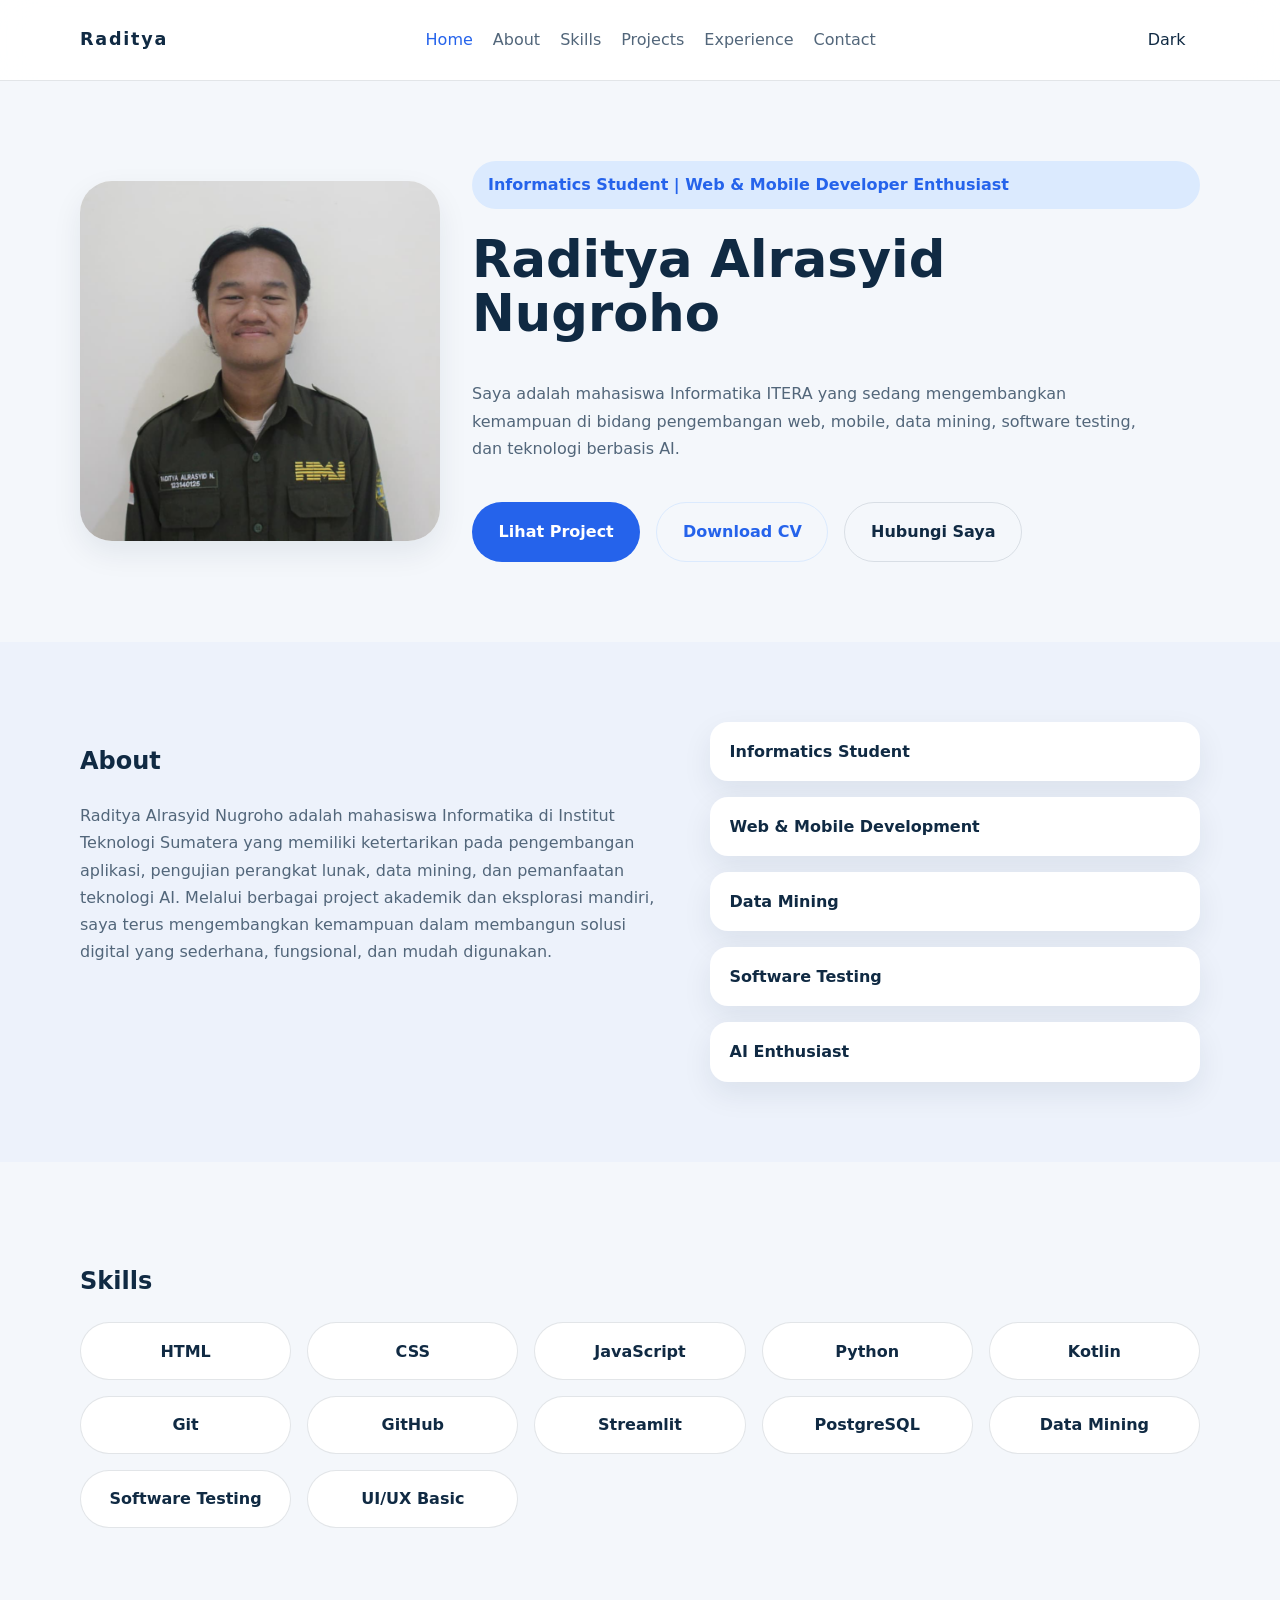
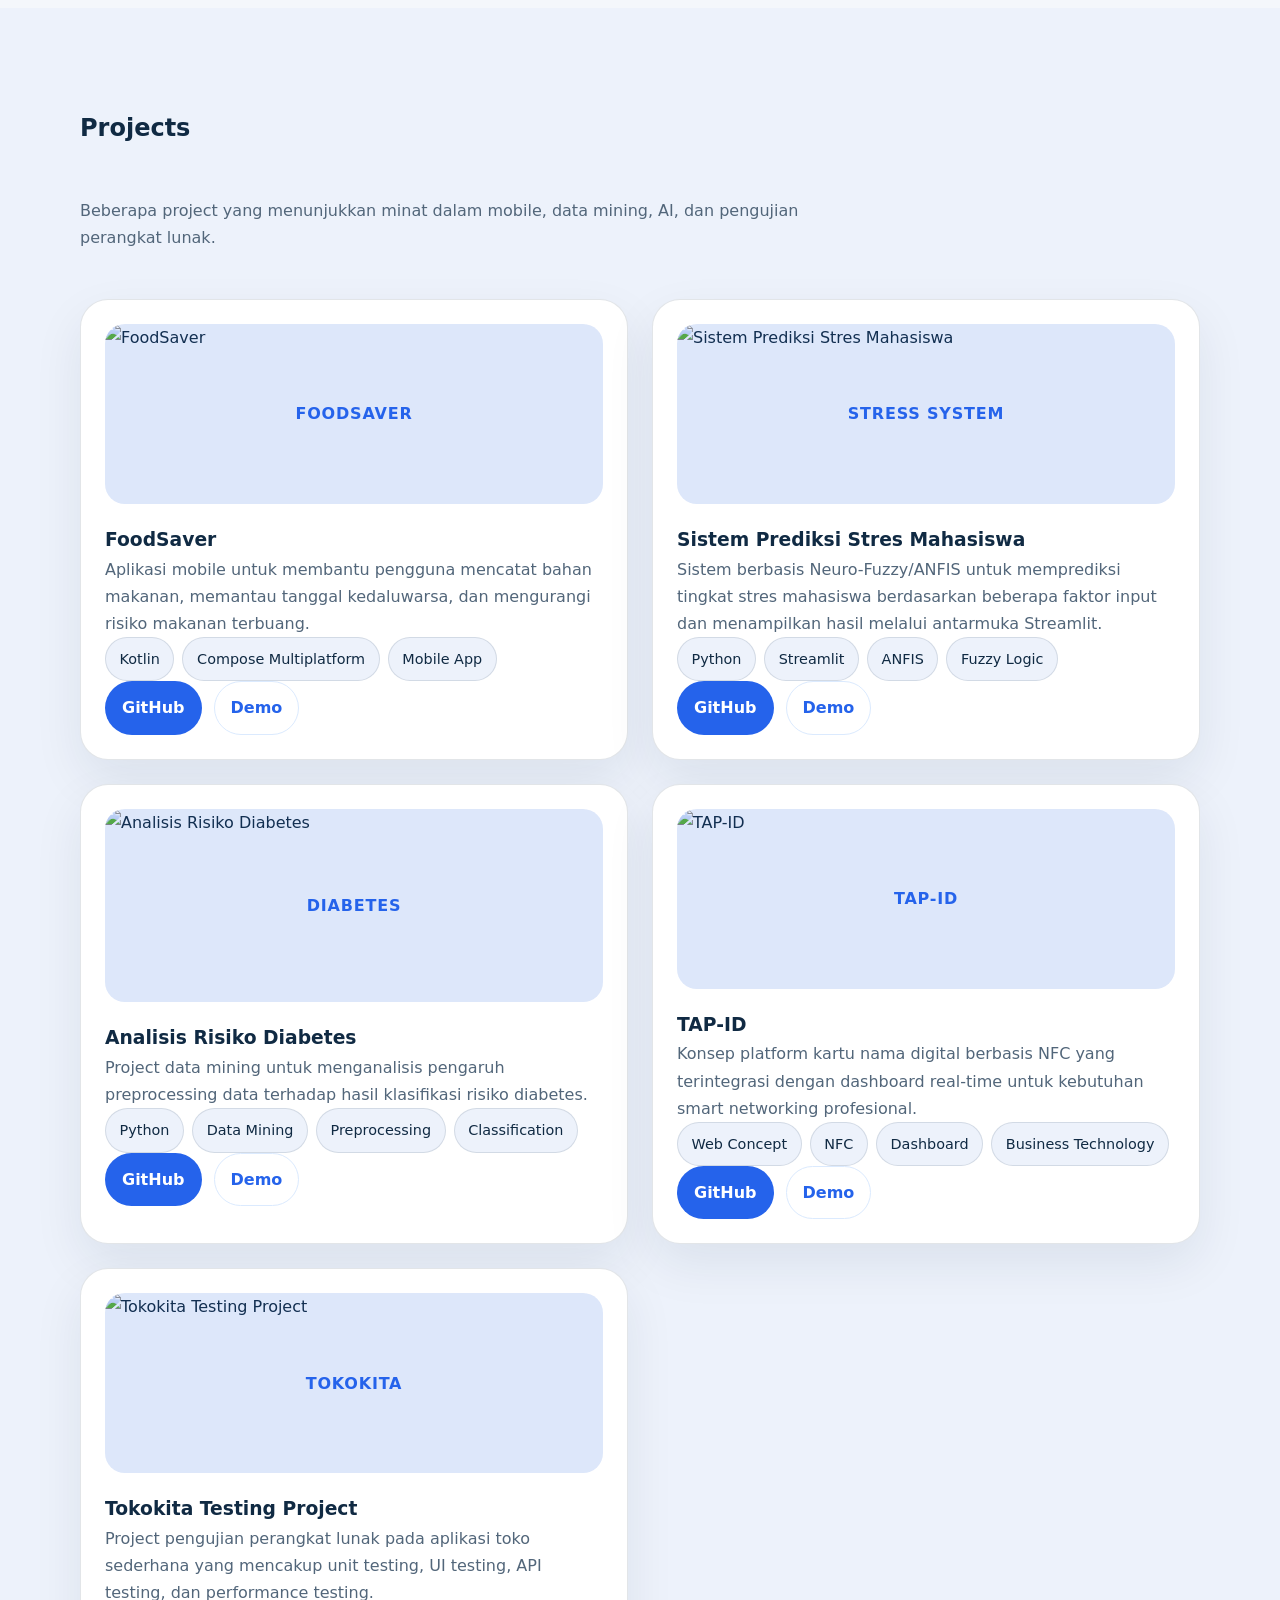
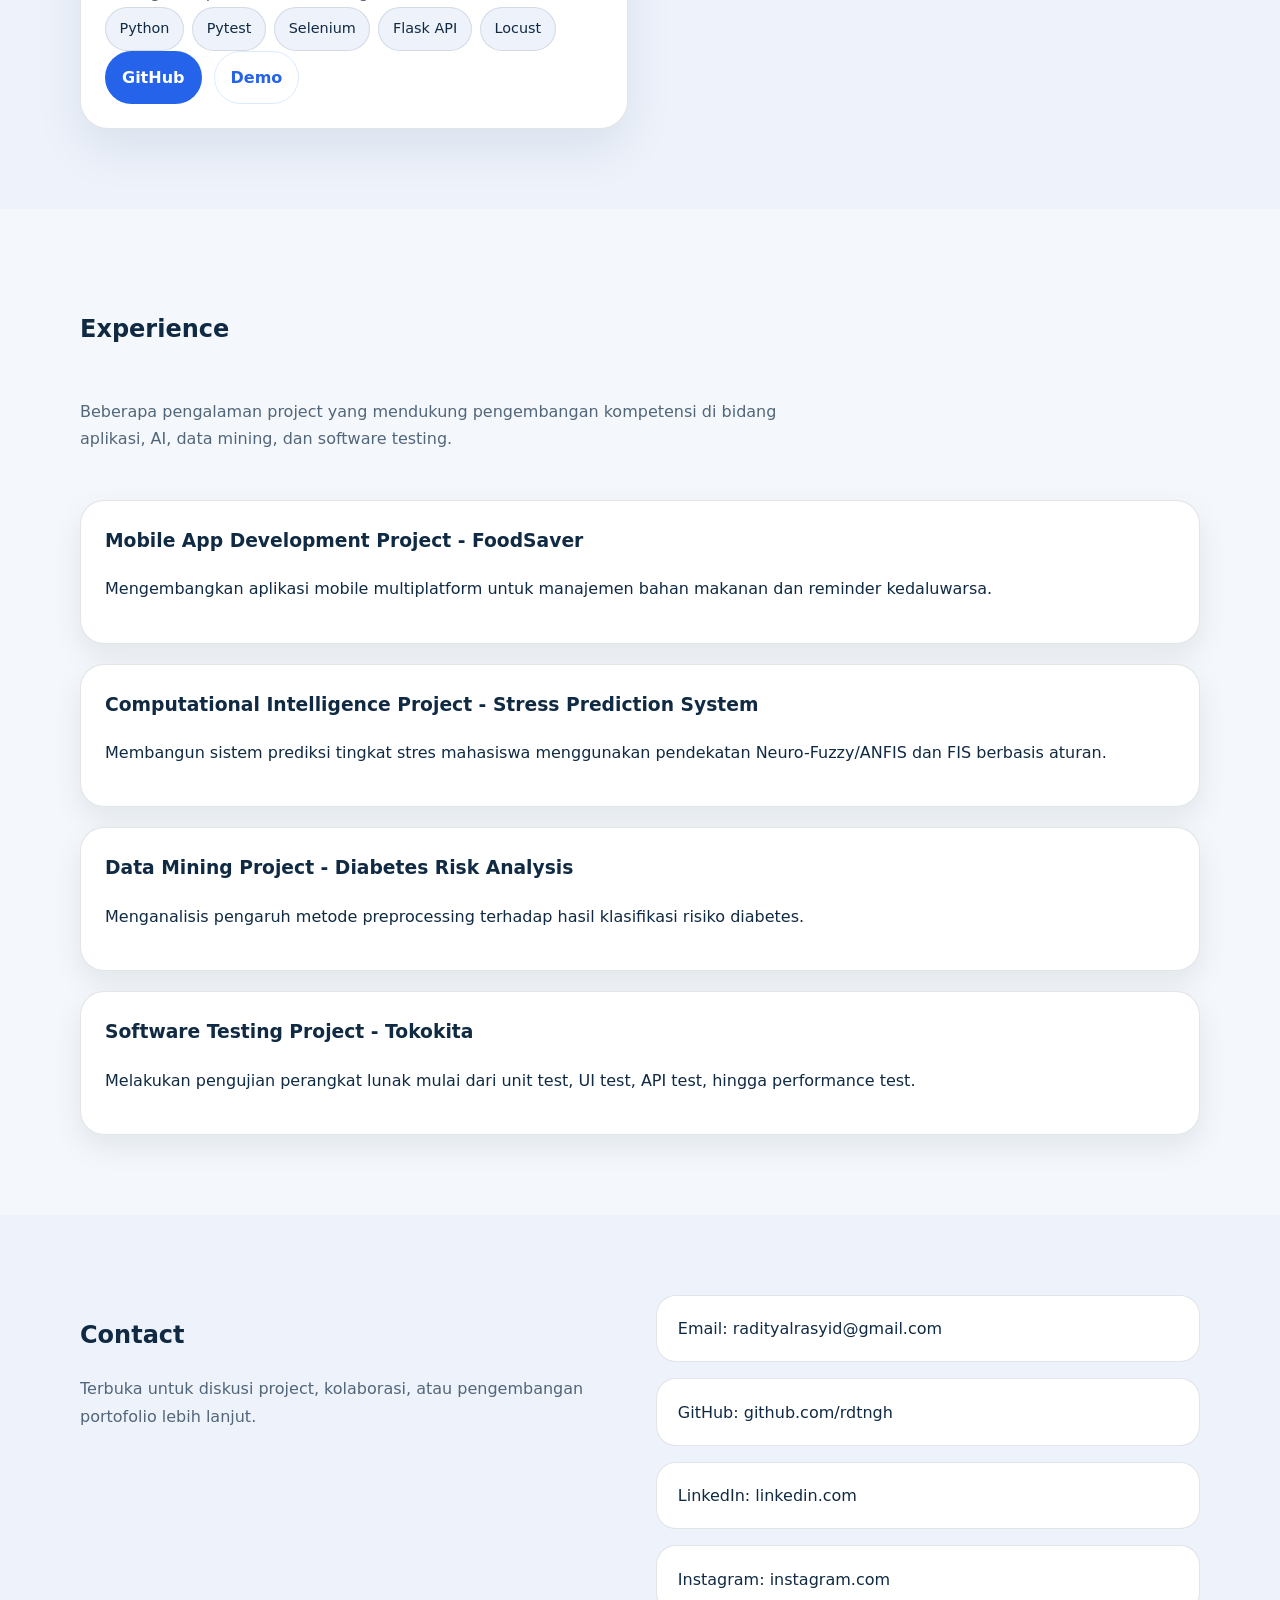
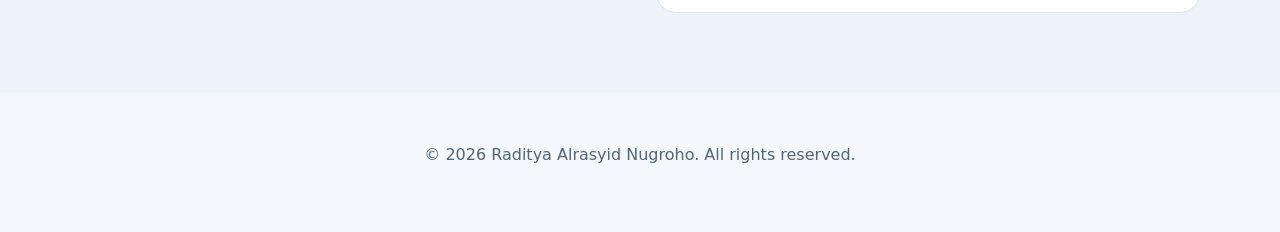
==== index.html @ 3c6ad417 "feat: upgrade portfolio website to phase 2 with responsive layout, dark mode, and enhanced content" ====
<!DOCTYPE html>
<html lang="id">
<head>
  <meta charset="UTF-8" />
  <meta name="viewport" content="width=device-width, initial-scale=1.0" />
  <title>Raditya Alrasyid Nugroho | Personal Portfolio</title>
  <link rel="stylesheet" href="style.css" />
</head>
<body>
  <header class="navbar">
    <div class="container nav-container">
      <a href="#home" class="brand">Raditya</a>

      <button class="menu-toggle" id="menuToggle" aria-label="Buka menu">
        <span></span>
        <span></span>
        <span></span>
      </button>

      <nav class="nav-menu" id="navMenu">
        <a href="#home" class="nav-link active">Home</a>
        <a href="#about" class="nav-link">About</a>
        <a href="#skills" class="nav-link">Skills</a>
        <a href="#projects" class="nav-link">Projects</a>
        <a href="#experience" class="nav-link">Experience</a>
        <a href="#contact" class="nav-link">Contact</a>
      </nav>

      <button class="theme-toggle" id="themeToggle" aria-label="Toggle dark mode">Dark</button>
    </div>
  </header>

  <main>
    <section class="hero section" id="home">
      <div class="container hero-grid">
        <div class="hero-card fade-in">
          <div class="photo-frame" id="photoFrame">
            <img src="assets/images/profil.jpeg" alt="Foto profil Raditya Alrasyid Nugroho" id="profileImage" data-fallback="true" />
            <div class="photo-fallback">RA</div>
          </div>
        </div>

        <div class="hero-copy fade-in">
          <span class="hero-tag">Informatics Student | Web &amp; Mobile Developer Enthusiast</span>
          <h1>Raditya Alrasyid Nugroho</h1>
          <p>Saya adalah mahasiswa Informatika ITERA yang sedang mengembangkan kemampuan di bidang pengembangan web, mobile, data mining, software testing, dan teknologi berbasis AI.</p>
          <div class="hero-buttons">
            <a href="#projects" class="btn btn-primary">Lihat Project</a>
            <a href="assets/cv/CV_Raditya_Alrasyid_Nugroho.pdf" class="btn btn-secondary" target="_blank" rel="noreferrer">Download CV</a>
            <a href="#contact" class="btn btn-outline">Hubungi Saya</a>
          </div>
        </div>
      </div>
    </section>

    <section class="section section-alt fade-in" id="about">
      <div class="container about-grid">
        <div class="about-text">
          <h2>About</h2>
          <p>Raditya Alrasyid Nugroho adalah mahasiswa Informatika di Institut Teknologi Sumatera yang memiliki ketertarikan pada pengembangan aplikasi, pengujian perangkat lunak, data mining, dan pemanfaatan teknologi AI. Melalui berbagai project akademik dan eksplorasi mandiri, saya terus mengembangkan kemampuan dalam membangun solusi digital yang sederhana, fungsional, dan mudah digunakan.</p>
        </div>
        <div class="about-highlights">
          <div class="highlight-card">Informatics Student</div>
          <div class="highlight-card">Web &amp; Mobile Development</div>
          <div class="highlight-card">Data Mining</div>
          <div class="highlight-card">Software Testing</div>
          <div class="highlight-card">AI Enthusiast</div>
        </div>
      </div>
    </section>

    <section class="section fade-in" id="skills">
      <div class="container">
        <h2>Skills</h2>
        <div class="skills-grid">
          <span class="skill-badge">HTML</span>
          <span class="skill-badge">CSS</span>
          <span class="skill-badge">JavaScript</span>
          <span class="skill-badge">Python</span>
          <span class="skill-badge">Kotlin</span>
          <span class="skill-badge">Git</span>
          <span class="skill-badge">GitHub</span>
          <span class="skill-badge">Streamlit</span>
          <span class="skill-badge">PostgreSQL</span>
          <span class="skill-badge">Data Mining</span>
          <span class="skill-badge">Software Testing</span>
          <span class="skill-badge">UI/UX Basic</span>
        </div>
      </div>
    </section>

    <section class="section section-alt" id="projects">
      <div class="container">
        <div class="section-header fade-in">
          <h2>Projects</h2>
          <p>Beberapa project yang menunjukkan minat dalam mobile, data mining, AI, dan pengujian perangkat lunak.</p>
        </div>
        <div class="projects-grid">
          <article class="project-card fade-in">
            <div class="project-image">
              <img src="assets/images/foodsaver.png" alt="FoodSaver" data-fallback="true" />
              <div class="project-placeholder">FoodSaver</div>
            </div>
            <div class="project-body">
              <h3>FoodSaver</h3>
              <p>Aplikasi mobile untuk membantu pengguna mencatat bahan makanan, memantau tanggal kedaluwarsa, dan mengurangi risiko makanan terbuang.</p>
              <div class="project-badges">
                <span>Kotlin</span>
                <span>Compose Multiplatform</span>
                <span>Mobile App</span>
              </div>
              <div class="project-actions">
                <a href="#" class="btn btn-sm">GitHub</a>
                <a href="#" class="btn btn-sm btn-secondary">Demo</a>
              </div>
            </div>
          </article>

          <article class="project-card fade-in">
            <div class="project-image">
              <img src="assets/images/stress-system.png" alt="Sistem Prediksi Stres Mahasiswa" data-fallback="true" />
              <div class="project-placeholder">Stress System</div>
            </div>
            <div class="project-body">
              <h3>Sistem Prediksi Stres Mahasiswa</h3>
              <p>Sistem berbasis Neuro-Fuzzy/ANFIS untuk memprediksi tingkat stres mahasiswa berdasarkan beberapa faktor input dan menampilkan hasil melalui antarmuka Streamlit.</p>
              <div class="project-badges">
                <span>Python</span>
                <span>Streamlit</span>
                <span>ANFIS</span>
                <span>Fuzzy Logic</span>
              </div>
              <div class="project-actions">
                <a href="#" class="btn btn-sm">GitHub</a>
                <a href="#" class="btn btn-sm btn-secondary">Demo</a>
              </div>
            </div>
          </article>

          <article class="project-card fade-in">
            <div class="project-image">
              <img src="assets/images/diabetes-analysis.png" alt="Analisis Risiko Diabetes" data-fallback="true" />
              <div class="project-placeholder">Diabetes</div>
            </div>
            <div class="project-body">
              <h3>Analisis Risiko Diabetes</h3>
              <p>Project data mining untuk menganalisis pengaruh preprocessing data terhadap hasil klasifikasi risiko diabetes.</p>
              <div class="project-badges">
                <span>Python</span>
                <span>Data Mining</span>
                <span>Preprocessing</span>
                <span>Classification</span>
              </div>
              <div class="project-actions">
                <a href="#" class="btn btn-sm">GitHub</a>
                <a href="#" class="btn btn-sm btn-secondary">Demo</a>
              </div>
            </div>
          </article>

          <article class="project-card fade-in">
            <div class="project-image">
              <img src="assets/images/tap-id.png" alt="TAP-ID" data-fallback="true" />
              <div class="project-placeholder">TAP-ID</div>
            </div>
            <div class="project-body">
              <h3>TAP-ID</h3>
              <p>Konsep platform kartu nama digital berbasis NFC yang terintegrasi dengan dashboard real-time untuk kebutuhan smart networking profesional.</p>
              <div class="project-badges">
                <span>Web Concept</span>
                <span>NFC</span>
                <span>Dashboard</span>
                <span>Business Technology</span>
              </div>
              <div class="project-actions">
                <a href="#" class="btn btn-sm">GitHub</a>
                <a href="#" class="btn btn-sm btn-secondary">Demo</a>
              </div>
            </div>
          </article>

          <article class="project-card fade-in">
            <div class="project-image">
              <img src="assets/images/placeholder.png" alt="Tokokita Testing Project" data-fallback="true" />
              <div class="project-placeholder">Tokokita</div>
            </div>
            <div class="project-body">
              <h3>Tokokita Testing Project</h3>
              <p>Project pengujian perangkat lunak pada aplikasi toko sederhana yang mencakup unit testing, UI testing, API testing, dan performance testing.</p>
              <div class="project-badges">
                <span>Python</span>
                <span>Pytest</span>
                <span>Selenium</span>
                <span>Flask API</span>
                <span>Locust</span>
              </div>
              <div class="project-actions">
                <a href="#" class="btn btn-sm">GitHub</a>
                <a href="#" class="btn btn-sm btn-secondary">Demo</a>
              </div>
            </div>
          </article>
        </div>
      </div>
    </section>

    <section class="section fade-in" id="experience">
      <div class="container">
        <div class="section-header">
          <h2>Experience</h2>
          <p>Beberapa pengalaman project yang mendukung pengembangan kompetensi di bidang aplikasi, AI, data mining, dan software testing.</p>
        </div>
        <div class="experience-grid">
          <div class="experience-card">
            <h3>Mobile App Development Project - FoodSaver</h3>
            <p>Mengembangkan aplikasi mobile multiplatform untuk manajemen bahan makanan dan reminder kedaluwarsa.</p>
          </div>
          <div class="experience-card">
            <h3>Computational Intelligence Project - Stress Prediction System</h3>
            <p>Membangun sistem prediksi tingkat stres mahasiswa menggunakan pendekatan Neuro-Fuzzy/ANFIS dan FIS berbasis aturan.</p>
          </div>
          <div class="experience-card">
            <h3>Data Mining Project - Diabetes Risk Analysis</h3>
            <p>Menganalisis pengaruh metode preprocessing terhadap hasil klasifikasi risiko diabetes.</p>
          </div>
          <div class="experience-card">
            <h3>Software Testing Project - Tokokita</h3>
            <p>Melakukan pengujian perangkat lunak mulai dari unit test, UI test, API test, hingga performance test.</p>
          </div>
        </div>
      </div>
    </section>

    <section class="section section-alt fade-in" id="contact">
      <div class="container contact-grid">
        <div>
          <h2>Contact</h2>
          <p>Terbuka untuk diskusi project, kolaborasi, atau pengembangan portofolio lebih lanjut.</p>
        </div>
        <div class="contact-cards">
          <a href="mailto:radityalrasyid@gmail.com" class="contact-card">Email: radityalrasyid@gmail.com</a>
          <a href="https://github.com/rdtngh" target="_blank" rel="noreferrer" class="contact-card">GitHub: github.com/rdtngh</a>
          <a href="#" class="contact-card">LinkedIn: linkedin.com</a>
          <a href="#" class="contact-card">Instagram: instagram.com</a>
        </div>
      </div>
    </section>
  </main>

  <footer class="footer">
    <div class="container footer-content">
      <p>© 2026 Raditya Alrasyid Nugroho. All rights reserved.</p>
    </div>
  </footer>

  <script src="script.js"></script>
</body>
</html>
---- style.css ----
/* Theme variables */
:root {
  --bg: #f4f7fb;
  --surface: #ffffff;
  --surface-soft: #edf2fb;
  --text: #102a43;
  --muted: #52667a;
  --accent: #2563eb;
  --accent-soft: #dbeafe;
  --border: rgba(16, 42, 67, 0.12);
  --shadow: 0 20px 50px rgba(16, 42, 67, 0.08);
  --shadow-soft: 0 12px 30px rgba(16, 42, 67, 0.08);
}

body.dark-theme {
  --bg: #081724;
  --surface: #0f1d36;
  --surface-soft: #132745;
  --text: #e2e8f0;
  --muted: #94a3b8;
  --accent: #60a5fa;
  --accent-soft: rgba(96, 165, 250, 0.16);
  --border: rgba(148, 163, 184, 0.16);
  --shadow: 0 24px 60px rgba(0, 0, 0, 0.24);
  --shadow-soft: 0 12px 30px rgba(0, 0, 0, 0.16);
}

* {
  box-sizing: border-box;
}

html {
  scroll-behavior: smooth;
}

body {
  margin: 0;
  font-family: Inter, system-ui, -apple-system, BlinkMacSystemFont, "Segoe UI", sans-serif;
  background: var(--bg);
  color: var(--text);
  line-height: 1.7;
}

img {
  max-width: 100%;
  display: block;
}

button,
a {
  font: inherit;
}

.container {
  width: min(1120px, 100% - 2rem);
  margin: 0 auto;
}

/* Navbar */
.navbar {
  position: sticky;
  top: 0;
  z-index: 30;
  background: rgba(255, 255, 255, 0.92);
  border-bottom: 1px solid var(--border);
  backdrop-filter: blur(16px);
  transition: background 0.3s ease, border-color 0.3s ease;
}

body.dark-theme .navbar {
  background: rgba(10, 23, 44, 0.92);
}

.nav-container {
  display: flex;
  align-items: center;
  justify-content: space-between;
  gap: 1rem;
  padding: 1rem 0;
}

.brand {
  font-size: 1.1rem;
  font-weight: 700;
  letter-spacing: 0.1em;
  color: var(--text);
  text-decoration: none;
}

.nav-menu {
  display: flex;
  align-items: center;
  gap: 1.25rem;
  flex-wrap: wrap;
}

.nav-link {
  color: var(--muted);
  text-decoration: none;
  padding: 0.35rem 0;
  font-weight: 500;
  transition: color 0.2s ease;
}

.nav-link.active,
.nav-link:hover {
  color: var(--accent);
}

.menu-toggle,
.theme-toggle {
  border: 0;
  background: transparent;
  color: var(--text);
  cursor: pointer;
  padding: 0.65rem 0.9rem;
  border-radius: 999px;
  transition: background 0.2s ease, color 0.2s ease;
}

.menu-toggle {
  display: none;
}

.menu-toggle span {
  display: block;
  width: 22px;
  height: 2px;
  margin: 4px 0;
  background: var(--text);
  transition: background 0.2s ease;
}

.theme-toggle:hover,
.menu-toggle:hover {
  background: var(--surface-soft);
}

body.dark-theme .theme-toggle:hover,
body.dark-theme .menu-toggle:hover {
  background: rgba(255, 255, 255, 0.08);
}

/* Hero */
.hero {
  padding: 5rem 0 3rem;
}

.hero-grid {
  display: grid;
  grid-template-columns: 360px 1fr;
  align-items: center;
  gap: 2rem;
}

.hero-card,
.hero-copy {
  display: grid;
  gap: 1.5rem;
}

.photo-frame {
  width: 100%;
  max-width: 360px;
  aspect-ratio: 1 / 1;
  border-radius: 32px;
  background: var(--surface);
  box-shadow: var(--shadow-soft);
  position: relative;
  overflow: hidden;
  display: grid;
  place-items: center;
}

.photo-frame img {
  width: 100%;
  height: 100%;
  object-fit: cover;
  display: block;
}

.photo-frame img.hidden,
.project-image img.hidden {
  display: none !important;
}

.photo-fallback {
  position: absolute;
  inset: 0;
  display: grid;
  place-items: center;
  background: var(--accent-soft);
  color: var(--accent);
  font-size: 2.25rem;
  font-weight: 700;
}

.photo-frame.loaded .photo-fallback {
  opacity: 0;
  transition: opacity 0.4s ease;
}

.hero-tag {
  display: inline-flex;
  padding: 0.65rem 1rem;
  border-radius: 999px;
  background: var(--accent-soft);
  color: var(--accent);
  font-weight: 600;
}

.hero-copy h1 {
  margin: 0;
  font-size: clamp(2.75rem, 4vw, 4.5rem);
  line-height: 1.05;
}

.hero-copy p {
  max-width: 680px;
  color: var(--muted);
  font-size: 1rem;
}

.hero-buttons {
  display: flex;
  flex-wrap: wrap;
  gap: 1rem;
}

.btn {
  display: inline-flex;
  align-items: center;
  justify-content: center;
  gap: 0.5rem;
  padding: 0.95rem 1.6rem;
  border-radius: 999px;
  text-decoration: none;
  color: var(--surface);
  background: var(--accent);
  border: 1px solid transparent;
  font-weight: 600;
  transition: transform 0.2s ease, background 0.2s ease, border-color 0.2s ease;
}

.btn:hover {
  transform: translateY(-2px);
}

.btn-secondary,
.btn-outline {
  background: transparent;
  color: var(--text);
  border-color: var(--border);
}

.btn-outline:hover,
.btn-secondary:hover {
  background: var(--surface-soft);
}

.btn-sm {
  padding: 0.75rem 1rem;
}

.btn-secondary {
  color: var(--accent);
  border-color: var(--accent-soft);
}

.btn-outline {
  color: var(--text);
}

/* Section layout */
.section {
  padding: 5rem 0;
}

.section-alt {
  background: var(--surface-soft);
}

.section-header {
  display: grid;
  gap: 0.75rem;
  margin-bottom: 2rem;
}

.section-header p {
  max-width: 760px;
  color: var(--muted);
}

.about-grid {
  display: grid;
  grid-template-columns: minmax(280px, 1.1fr) minmax(280px, 0.9fr);
  gap: 2rem;
}

.about-text p {
  color: var(--muted);
}

.about-highlights {
  display: grid;
  gap: 1rem;
}

.highlight-card {
  padding: 1rem 1.2rem;
  background: var(--surface);
  border-radius: 18px;
  box-shadow: var(--shadow-soft);
  color: var(--text);
  font-weight: 600;
}

.skills-grid {
  display: grid;
  grid-template-columns: repeat(auto-fit, minmax(180px, 1fr));
  gap: 1rem;
}

.skill-badge {
  display: inline-flex;
  align-items: center;
  justify-content: center;
  padding: 0.9rem 1rem;
  border-radius: 999px;
  background: var(--surface);
  border: 1px solid var(--border);
  color: var(--text);
  font-weight: 600;
  transition: transform 0.2s ease, border-color 0.2s ease;
}

.skill-badge:hover {
  transform: translateY(-3px);
  border-color: var(--accent);
}

.projects-grid {
  display: grid;
  grid-template-columns: repeat(2, minmax(0, 1fr));
  gap: 1.5rem;
}

.project-card {
  background: var(--surface);
  border: 1px solid var(--border);
  border-radius: 28px;
  box-shadow: var(--shadow);
  overflow: hidden;
  display: grid;
  gap: 1.25rem;
  padding: 1.5rem;
}

.project-image {
  position: relative;
  width: 100%;
  min-height: 180px;
  background: var(--surface-soft);
  border-radius: 20px;
  overflow: hidden;
}

.project-image img {
  width: 100%;
  height: 100%;
  object-fit: cover;
  display: block;
}

.project-placeholder {
  position: absolute;
  inset: 0;
  display: grid;
  place-items: center;
  color: var(--accent);
  font-weight: 700;
  letter-spacing: 0.05em;
  font-size: 1rem;
  text-transform: uppercase;
  background: rgba(37, 99, 235, 0.08);
}

.project-image.loaded .project-placeholder {
  opacity: 0;
  transition: opacity 0.3s ease;
}

.project-card h3 {
  margin: 0;
}

.project-card p {
  margin: 0;
  color: var(--muted);
}

.project-badges {
  display: flex;
  flex-wrap: wrap;
  gap: 0.5rem;
}

.project-badges span {
  display: inline-flex;
  padding: 0.55rem 0.85rem;
  background: var(--surface-soft);
  border-radius: 999px;
  color: var(--text);
  font-size: 0.9rem;
  border: 1px solid var(--border);
}

.project-actions {
  display: flex;
  flex-wrap: wrap;
  gap: 0.75rem;
}

.experience-grid {
  display: grid;
  gap: 1.25rem;
}

.experience-card {
  padding: 1.5rem;
  border-radius: 24px;
  background: var(--surface);
  border: 1px solid var(--border);
  box-shadow: var(--shadow-soft);
}

.experience-card h3 {
  margin-top: 0;
}

.contact-grid {
  display: grid;
  grid-template-columns: minmax(280px, 1fr) minmax(280px, 1fr);
  gap: 2rem;
  align-items: start;
}

.contact-grid p {
  color: var(--muted);
}

.contact-cards {
  display: grid;
  gap: 1rem;
}

.contact-card {
  display: block;
  background: var(--surface);
  border: 1px solid var(--border);
  border-radius: 20px;
  padding: 1.2rem 1.3rem;
  color: var(--text);
  text-decoration: none;
  transition: transform 0.2s ease, border-color 0.2s ease;
}

.contact-card:hover {
  transform: translateY(-3px);
  border-color: var(--accent);
}

.footer {
  padding: 2rem 0 3rem;
  text-align: center;
  color: var(--muted);
}

.footer-note {
  margin-top: 0.75rem;
  font-size: 0.95rem;
}

.fade-in {
  opacity: 0;
  transform: translateY(20px);
  transition: opacity 0.7s ease, transform 0.7s ease;
}

.fade-in.visible {
  opacity: 1;
  transform: translateY(0);
}

/* Responsive */
@media (max-width: 1024px) {
  .projects-grid {
    grid-template-columns: repeat(1, minmax(0, 1fr));
  }

  .about-grid,
  .contact-grid {
    grid-template-columns: 1fr;
  }
}

@media (max-width: 820px) {
  .hero-grid {
    grid-template-columns: 1fr;
  }

  .hero-copy h1 {
    font-size: clamp(2.25rem, 7vw, 3.5rem);
  }
}

@media (max-width: 720px) {
  .nav-menu {
    position: absolute;
    inset: 72px 0 0;
    padding: 1rem 1.25rem 1.5rem;
    flex-direction: column;
    gap: 1rem;
    background: var(--surface);
    border-bottom: 1px solid var(--border);
    transform: translateY(-100%);
    transition: transform 0.3s ease;
    overflow: hidden;
  }

  .nav-menu.open {
    transform: translateY(0);
  }

  .menu-toggle {
    display: inline-flex;
  }

  .theme-toggle {
    margin-left: auto;
  }

  .hero {
    padding-top: 3rem;
  }
}

@media (max-width: 520px) {
  .nav-container {
    align-items: flex-start;
  }

  .nav-link {
    width: 100%;
  }

  .hero-buttons {
    flex-direction: column;
  }

  .project-card {
    padding: 1.25rem;
  }
}
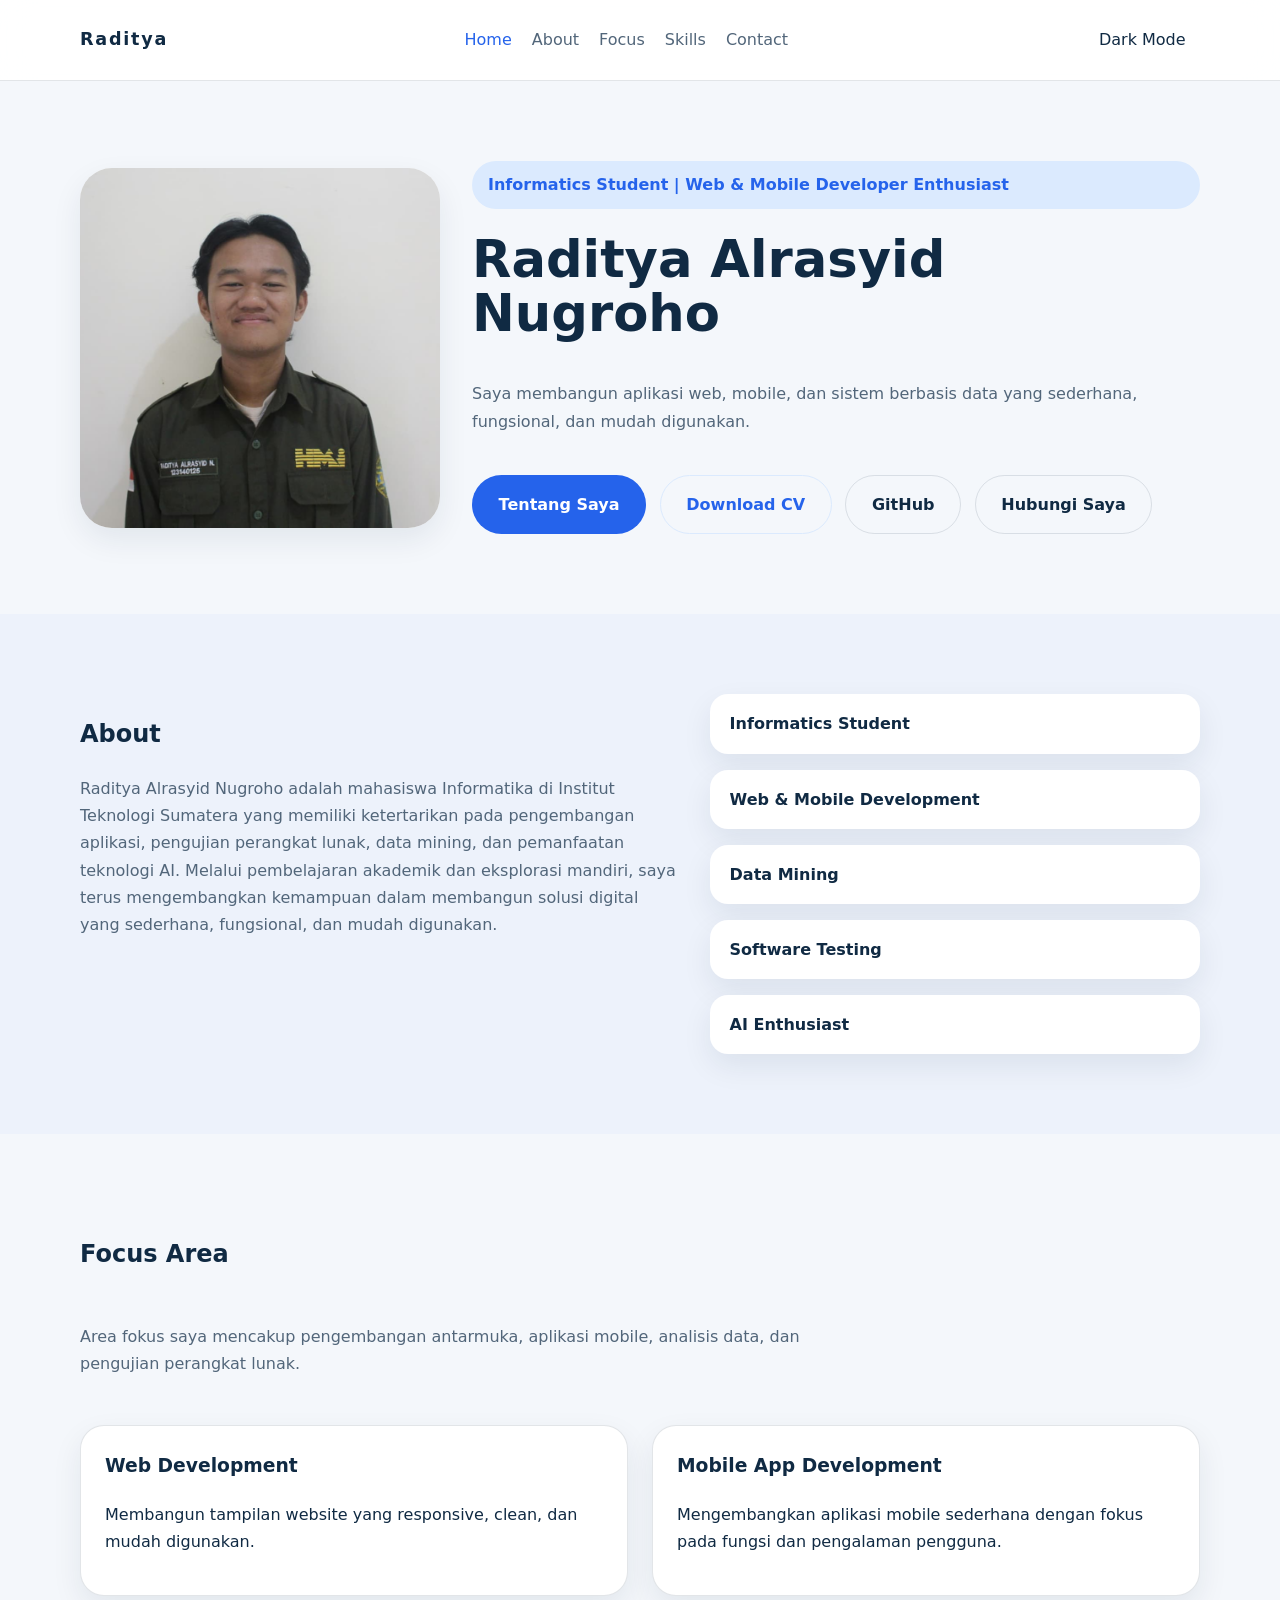
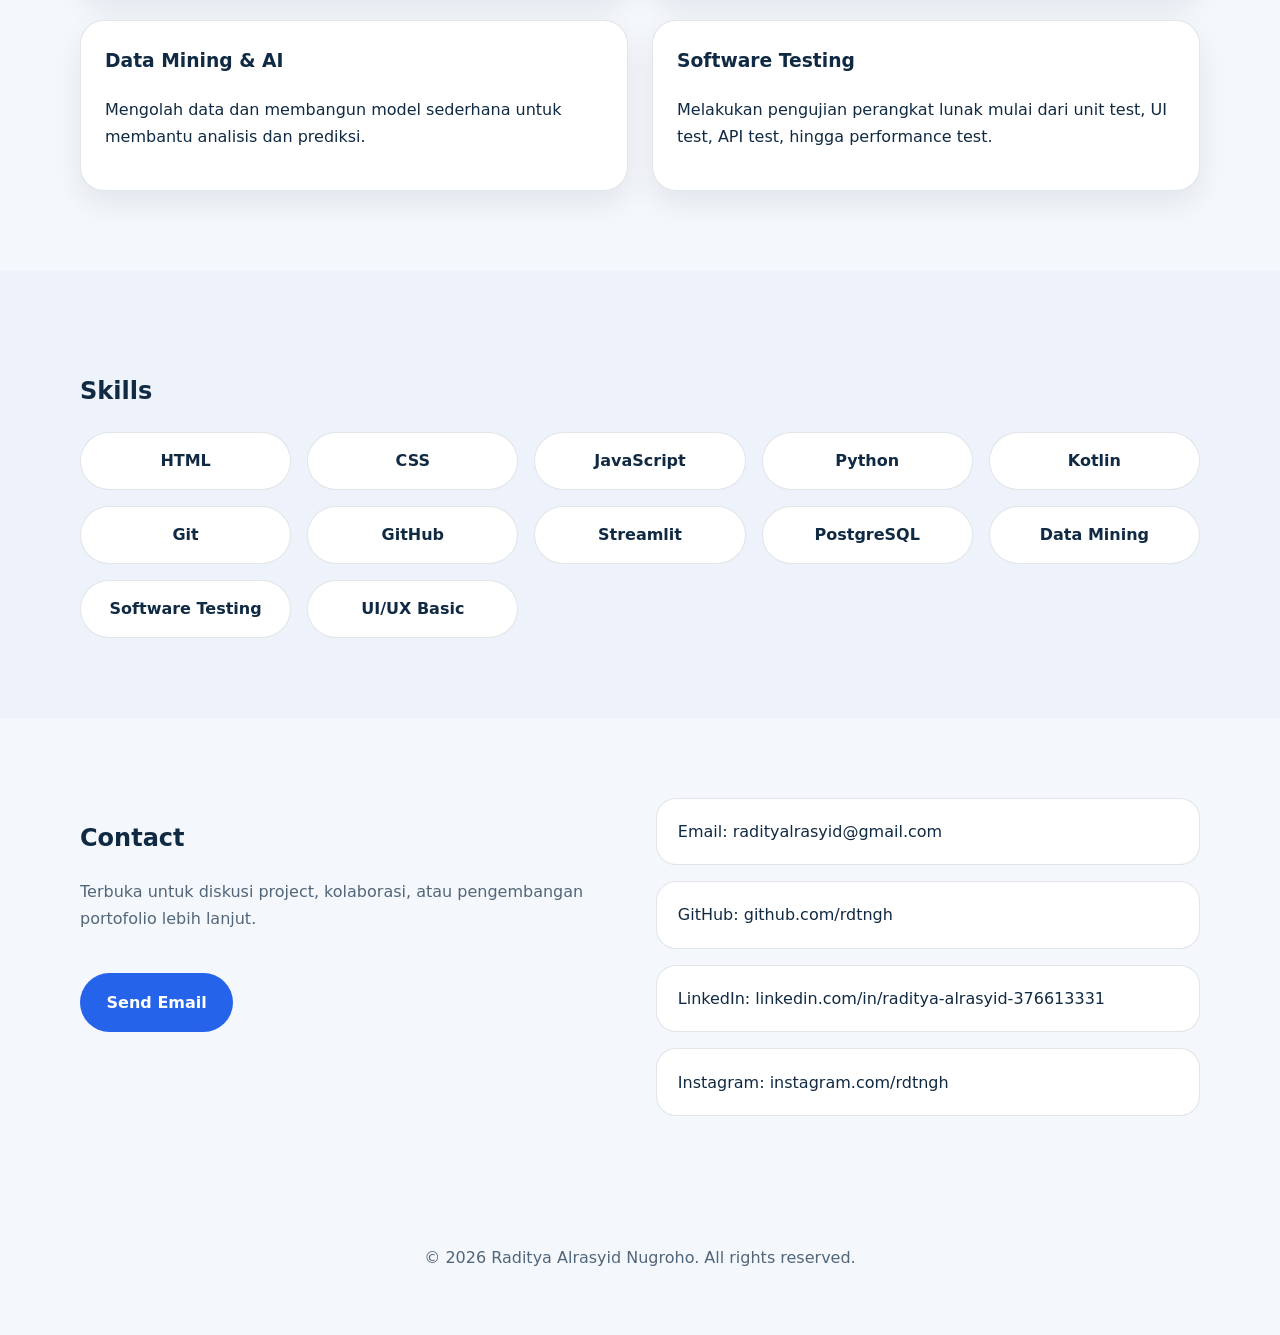
==== commit f11a9beb: "feat: refine personal portfolio layout and contact section" ====
--- a/index.html
+++ b/index.html
@@ -20,13 +20,12 @@
       <nav class="nav-menu" id="navMenu">
         <a href="#home" class="nav-link active">Home</a>
         <a href="#about" class="nav-link">About</a>
+        <a href="#focus" class="nav-link">Focus</a>
         <a href="#skills" class="nav-link">Skills</a>
-        <a href="#projects" class="nav-link">Projects</a>
-        <a href="#experience" class="nav-link">Experience</a>
         <a href="#contact" class="nav-link">Contact</a>
       </nav>
 
-      <button class="theme-toggle" id="themeToggle" aria-label="Toggle dark mode">Dark</button>
+      <button class="theme-toggle" id="themeToggle" aria-label="Toggle dark mode">Dark Mode</button>
     </div>
   </header>
 
@@ -43,10 +42,11 @@
         <div class="hero-copy fade-in">
           <span class="hero-tag">Informatics Student | Web &amp; Mobile Developer Enthusiast</span>
           <h1>Raditya Alrasyid Nugroho</h1>
-          <p>Saya adalah mahasiswa Informatika ITERA yang sedang mengembangkan kemampuan di bidang pengembangan web, mobile, data mining, software testing, dan teknologi berbasis AI.</p>
+          <p>Saya membangun aplikasi web, mobile, dan sistem berbasis data yang sederhana, fungsional, dan mudah digunakan.</p>
           <div class="hero-buttons">
-            <a href="#projects" class="btn btn-primary">Lihat Project</a>
+            <a href="#about" class="btn btn-primary">Tentang Saya</a>
             <a href="assets/cv/CV_Raditya_Alrasyid_Nugroho.pdf" class="btn btn-secondary" target="_blank" rel="noreferrer">Download CV</a>
+            <a href="https://github.com/rdtngh" class="btn btn-outline" target="_blank" rel="noreferrer">GitHub</a>
             <a href="#contact" class="btn btn-outline">Hubungi Saya</a>
           </div>
         </div>
@@ -57,7 +57,7 @@
       <div class="container about-grid">
         <div class="about-text">
           <h2>About</h2>
-          <p>Raditya Alrasyid Nugroho adalah mahasiswa Informatika di Institut Teknologi Sumatera yang memiliki ketertarikan pada pengembangan aplikasi, pengujian perangkat lunak, data mining, dan pemanfaatan teknologi AI. Melalui berbagai project akademik dan eksplorasi mandiri, saya terus mengembangkan kemampuan dalam membangun solusi digital yang sederhana, fungsional, dan mudah digunakan.</p>
+          <p>Raditya Alrasyid Nugroho adalah mahasiswa Informatika di Institut Teknologi Sumatera yang memiliki ketertarikan pada pengembangan aplikasi, pengujian perangkat lunak, data mining, dan pemanfaatan teknologi AI. Melalui pembelajaran akademik dan eksplorasi mandiri, saya terus mengembangkan kemampuan dalam membangun solusi digital yang sederhana, fungsional, dan mudah digunakan.</p>
         </div>
         <div class="about-highlights">
           <div class="highlight-card">Informatics Student</div>
@@ -69,7 +69,34 @@
       </div>
     </section>
 
-    <section class="section fade-in" id="skills">
+    <section class="section fade-in" id="focus">
+      <div class="container">
+        <div class="section-header">
+          <h2>Focus Area</h2>
+          <p>Area fokus saya mencakup pengembangan antarmuka, aplikasi mobile, analisis data, dan pengujian perangkat lunak.</p>
+        </div>
+        <div class="focus-grid">
+          <article class="focus-card">
+            <h3>Web Development</h3>
+            <p>Membangun tampilan website yang responsive, clean, dan mudah digunakan.</p>
+          </article>
+          <article class="focus-card">
+            <h3>Mobile App Development</h3>
+            <p>Mengembangkan aplikasi mobile sederhana dengan fokus pada fungsi dan pengalaman pengguna.</p>
+          </article>
+          <article class="focus-card">
+            <h3>Data Mining &amp; AI</h3>
+            <p>Mengolah data dan membangun model sederhana untuk membantu analisis dan prediksi.</p>
+          </article>
+          <article class="focus-card">
+            <h3>Software Testing</h3>
+            <p>Melakukan pengujian perangkat lunak mulai dari unit test, UI test, API test, hingga performance test.</p>
+          </article>
+        </div>
+      </div>
+    </section>
+
+    <section class="section section-alt fade-in" id="skills">
       <div class="container">
         <h2>Skills</h2>
         <div class="skills-grid">
@@ -89,117 +116,29 @@
       </div>
     </section>
 
+    <section class="section fade-in" id="contact">
+      <div class="container contact-grid">
+        <div>
+          <h2>Contact</h2>
+          <p>Terbuka untuk diskusi project, kolaborasi, atau pengembangan portofolio lebih lanjut.</p>
+          <a href="mailto:radityalrasyid@gmail.com" class="btn btn-primary contact-action">Send Email</a>
+        </div>
+        <div class="contact-cards">
+          <a href="mailto:radityalrasyid@gmail.com" class="contact-card">Email: <span>radityalrasyid@gmail.com</span></a>
+          <a href="https://github.com/rdtngh" target="_blank" rel="noreferrer" class="contact-card">GitHub: <span>github.com/rdtngh</span></a>
+          <a href="https://www.linkedin.com/in/raditya-alrasyid-376613331?utm_source=share_via&utm_content=profile&utm_medium=member_android" target="_blank" rel="noreferrer" class="contact-card">LinkedIn: <span>linkedin.com/in/raditya-alrasyid-376613331</span></a>
+          <a href="https://www.instagram.com/rdtngh?igsh=dHExcGdvYWltcGR4" target="_blank" rel="noreferrer" class="contact-card">Instagram: <span>instagram.com/rdtngh</span></a>
+        </div>
+      </div>
+    </section>
+
+    <!-- Projects and Experience sections hidden for later development -->
+    <!--
     <section class="section section-alt" id="projects">
       <div class="container">
         <div class="section-header fade-in">
           <h2>Projects</h2>
-          <p>Beberapa project yang menunjukkan minat dalam mobile, data mining, AI, dan pengujian perangkat lunak.</p>
-        </div>
-        <div class="projects-grid">
-          <article class="project-card fade-in">
-            <div class="project-image">
-              <img src="assets/images/foodsaver.png" alt="FoodSaver" data-fallback="true" />
-              <div class="project-placeholder">FoodSaver</div>
-            </div>
-            <div class="project-body">
-              <h3>FoodSaver</h3>
-              <p>Aplikasi mobile untuk membantu pengguna mencatat bahan makanan, memantau tanggal kedaluwarsa, dan mengurangi risiko makanan terbuang.</p>
-              <div class="project-badges">
-                <span>Kotlin</span>
-                <span>Compose Multiplatform</span>
-                <span>Mobile App</span>
-              </div>
-              <div class="project-actions">
-                <a href="#" class="btn btn-sm">GitHub</a>
-                <a href="#" class="btn btn-sm btn-secondary">Demo</a>
-              </div>
-            </div>
-          </article>
-
-          <article class="project-card fade-in">
-            <div class="project-image">
-              <img src="assets/images/stress-system.png" alt="Sistem Prediksi Stres Mahasiswa" data-fallback="true" />
-              <div class="project-placeholder">Stress System</div>
-            </div>
-            <div class="project-body">
-              <h3>Sistem Prediksi Stres Mahasiswa</h3>
-              <p>Sistem berbasis Neuro-Fuzzy/ANFIS untuk memprediksi tingkat stres mahasiswa berdasarkan beberapa faktor input dan menampilkan hasil melalui antarmuka Streamlit.</p>
-              <div class="project-badges">
-                <span>Python</span>
-                <span>Streamlit</span>
-                <span>ANFIS</span>
-                <span>Fuzzy Logic</span>
-              </div>
-              <div class="project-actions">
-                <a href="#" class="btn btn-sm">GitHub</a>
-                <a href="#" class="btn btn-sm btn-secondary">Demo</a>
-              </div>
-            </div>
-          </article>
-
-          <article class="project-card fade-in">
-            <div class="project-image">
-              <img src="assets/images/diabetes-analysis.png" alt="Analisis Risiko Diabetes" data-fallback="true" />
-              <div class="project-placeholder">Diabetes</div>
-            </div>
-            <div class="project-body">
-              <h3>Analisis Risiko Diabetes</h3>
-              <p>Project data mining untuk menganalisis pengaruh preprocessing data terhadap hasil klasifikasi risiko diabetes.</p>
-              <div class="project-badges">
-                <span>Python</span>
-                <span>Data Mining</span>
-                <span>Preprocessing</span>
-                <span>Classification</span>
-              </div>
-              <div class="project-actions">
-                <a href="#" class="btn btn-sm">GitHub</a>
-                <a href="#" class="btn btn-sm btn-secondary">Demo</a>
-              </div>
-            </div>
-          </article>
-
-          <article class="project-card fade-in">
-            <div class="project-image">
-              <img src="assets/images/tap-id.png" alt="TAP-ID" data-fallback="true" />
-              <div class="project-placeholder">TAP-ID</div>
-            </div>
-            <div class="project-body">
-              <h3>TAP-ID</h3>
-              <p>Konsep platform kartu nama digital berbasis NFC yang terintegrasi dengan dashboard real-time untuk kebutuhan smart networking profesional.</p>
-              <div class="project-badges">
-                <span>Web Concept</span>
-                <span>NFC</span>
-                <span>Dashboard</span>
-                <span>Business Technology</span>
-              </div>
-              <div class="project-actions">
-                <a href="#" class="btn btn-sm">GitHub</a>
-                <a href="#" class="btn btn-sm btn-secondary">Demo</a>
-              </div>
-            </div>
-          </article>
-
-          <article class="project-card fade-in">
-            <div class="project-image">
-              <img src="assets/images/placeholder.png" alt="Tokokita Testing Project" data-fallback="true" />
-              <div class="project-placeholder">Tokokita</div>
-            </div>
-            <div class="project-body">
-              <h3>Tokokita Testing Project</h3>
-              <p>Project pengujian perangkat lunak pada aplikasi toko sederhana yang mencakup unit testing, UI testing, API testing, dan performance testing.</p>
-              <div class="project-badges">
-                <span>Python</span>
-                <span>Pytest</span>
-                <span>Selenium</span>
-                <span>Flask API</span>
-                <span>Locust</span>
-              </div>
-              <div class="project-actions">
-                <a href="#" class="btn btn-sm">GitHub</a>
-                <a href="#" class="btn btn-sm btn-secondary">Demo</a>
-              </div>
-            </div>
-          </article>
+          <p>Bagian project akan ditambahkan kembali setelah konten siap ditampilkan.</p>
         </div>
       </div>
     </section>
@@ -208,43 +147,11 @@
       <div class="container">
         <div class="section-header">
           <h2>Experience</h2>
-          <p>Beberapa pengalaman project yang mendukung pengembangan kompetensi di bidang aplikasi, AI, data mining, dan software testing.</p>
-        </div>
-        <div class="experience-grid">
-          <div class="experience-card">
-            <h3>Mobile App Development Project - FoodSaver</h3>
-            <p>Mengembangkan aplikasi mobile multiplatform untuk manajemen bahan makanan dan reminder kedaluwarsa.</p>
-          </div>
-          <div class="experience-card">
-            <h3>Computational Intelligence Project - Stress Prediction System</h3>
-            <p>Membangun sistem prediksi tingkat stres mahasiswa menggunakan pendekatan Neuro-Fuzzy/ANFIS dan FIS berbasis aturan.</p>
-          </div>
-          <div class="experience-card">
-            <h3>Data Mining Project - Diabetes Risk Analysis</h3>
-            <p>Menganalisis pengaruh metode preprocessing terhadap hasil klasifikasi risiko diabetes.</p>
-          </div>
-          <div class="experience-card">
-            <h3>Software Testing Project - Tokokita</h3>
-            <p>Melakukan pengujian perangkat lunak mulai dari unit test, UI test, API test, hingga performance test.</p>
-          </div>
+          <p>Bagian experience akan ditambahkan kembali setelah konten siap ditampilkan.</p>
         </div>
       </div>
     </section>
-
-    <section class="section section-alt fade-in" id="contact">
-      <div class="container contact-grid">
-        <div>
-          <h2>Contact</h2>
-          <p>Terbuka untuk diskusi project, kolaborasi, atau pengembangan portofolio lebih lanjut.</p>
-        </div>
-        <div class="contact-cards">
-          <a href="mailto:radityalrasyid@gmail.com" class="contact-card">Email: radityalrasyid@gmail.com</a>
-          <a href="https://github.com/rdtngh" target="_blank" rel="noreferrer" class="contact-card">GitHub: github.com/rdtngh</a>
-          <a href="#" class="contact-card">LinkedIn: linkedin.com</a>
-          <a href="#" class="contact-card">Instagram: instagram.com</a>
-        </div>
-      </div>
-    </section>
+    -->
   </main>
 
   <footer class="footer">
--- a/style.css
+++ b/style.css
@@ -128,7 +128,7 @@
   height: 2px;
   margin: 4px 0;
   background: var(--text);
-  transition: background 0.2s ease;
+  transition: background 0.2s ease, transform 0.15s ease;
 }
 
 .theme-toggle:hover,
@@ -224,7 +224,7 @@
 .hero-buttons {
   display: flex;
   flex-wrap: wrap;
-  gap: 1rem;
+  gap: 0.85rem;
 }
 
 .btn {
@@ -239,7 +239,7 @@
   background: var(--accent);
   border: 1px solid transparent;
   font-weight: 600;
-  transition: transform 0.2s ease, background 0.2s ease, border-color 0.2s ease;
+  transition: transform 0.2s ease, background 0.2s ease, border-color 0.2s ease, color 0.2s ease;
 }
 
 .btn:hover {
@@ -313,6 +313,31 @@
   box-shadow: var(--shadow-soft);
   color: var(--text);
   font-weight: 600;
+}
+
+.focus-grid {
+  display: grid;
+  grid-template-columns: repeat(2, minmax(0, 1fr));
+  gap: 1.5rem;
+}
+
+.focus-card {
+  padding: 1.5rem;
+  background: var(--surface);
+  border-radius: 24px;
+  border: 1px solid var(--border);
+  box-shadow: var(--shadow-soft);
+  transition: transform 0.25s ease, border-color 0.25s ease, box-shadow 0.25s ease;
+}
+
+.focus-card:hover {
+  transform: translateY(-6px);
+  border-color: var(--accent-soft);
+  box-shadow: 0 24px 40px rgba(37, 99, 235, 0.12);
+}
+
+.focus-card h3 {
+  margin-top: 0;
 }
 
 .skills-grid {
@@ -331,111 +356,13 @@
   border: 1px solid var(--border);
   color: var(--text);
   font-weight: 600;
-  transition: transform 0.2s ease, border-color 0.2s ease;
+  transition: transform 0.2s ease, border-color 0.2s ease, box-shadow 0.2s ease;
 }
 
 .skill-badge:hover {
   transform: translateY(-3px);
   border-color: var(--accent);
-}
-
-.projects-grid {
-  display: grid;
-  grid-template-columns: repeat(2, minmax(0, 1fr));
-  gap: 1.5rem;
-}
-
-.project-card {
-  background: var(--surface);
-  border: 1px solid var(--border);
-  border-radius: 28px;
-  box-shadow: var(--shadow);
-  overflow: hidden;
-  display: grid;
-  gap: 1.25rem;
-  padding: 1.5rem;
-}
-
-.project-image {
-  position: relative;
-  width: 100%;
-  min-height: 180px;
-  background: var(--surface-soft);
-  border-radius: 20px;
-  overflow: hidden;
-}
-
-.project-image img {
-  width: 100%;
-  height: 100%;
-  object-fit: cover;
-  display: block;
-}
-
-.project-placeholder {
-  position: absolute;
-  inset: 0;
-  display: grid;
-  place-items: center;
-  color: var(--accent);
-  font-weight: 700;
-  letter-spacing: 0.05em;
-  font-size: 1rem;
-  text-transform: uppercase;
-  background: rgba(37, 99, 235, 0.08);
-}
-
-.project-image.loaded .project-placeholder {
-  opacity: 0;
-  transition: opacity 0.3s ease;
-}
-
-.project-card h3 {
-  margin: 0;
-}
-
-.project-card p {
-  margin: 0;
-  color: var(--muted);
-}
-
-.project-badges {
-  display: flex;
-  flex-wrap: wrap;
-  gap: 0.5rem;
-}
-
-.project-badges span {
-  display: inline-flex;
-  padding: 0.55rem 0.85rem;
-  background: var(--surface-soft);
-  border-radius: 999px;
-  color: var(--text);
-  font-size: 0.9rem;
-  border: 1px solid var(--border);
-}
-
-.project-actions {
-  display: flex;
-  flex-wrap: wrap;
-  gap: 0.75rem;
-}
-
-.experience-grid {
-  display: grid;
-  gap: 1.25rem;
-}
-
-.experience-card {
-  padding: 1.5rem;
-  border-radius: 24px;
-  background: var(--surface);
-  border: 1px solid var(--border);
-  box-shadow: var(--shadow-soft);
-}
-
-.experience-card h3 {
-  margin-top: 0;
+  box-shadow: 0 12px 24px rgba(37, 99, 235, 0.08);
 }
 
 .contact-grid {
@@ -462,12 +389,17 @@
   padding: 1.2rem 1.3rem;
   color: var(--text);
   text-decoration: none;
-  transition: transform 0.2s ease, border-color 0.2s ease;
+  transition: transform 0.2s ease, border-color 0.2s ease, box-shadow 0.2s ease;
 }
 
 .contact-card:hover {
   transform: translateY(-3px);
   border-color: var(--accent);
+  box-shadow: 0 16px 35px rgba(37, 99, 235, 0.1);
+}
+
+.contact-action {
+  margin-top: 1.5rem;
 }
 
 .footer {
@@ -494,12 +426,9 @@
 
 /* Responsive */
 @media (max-width: 1024px) {
-  .projects-grid {
-    grid-template-columns: repeat(1, minmax(0, 1fr));
-  }
-
   .about-grid,
-  .contact-grid {
+  .contact-grid,
+  .focus-grid {
     grid-template-columns: 1fr;
   }
 }
@@ -558,7 +487,7 @@
     flex-direction: column;
   }
 
-  .project-card {
-    padding: 1.25rem;
-  }
-}
+  .photo-frame {
+    max-width: 100%;
+  }
+}
